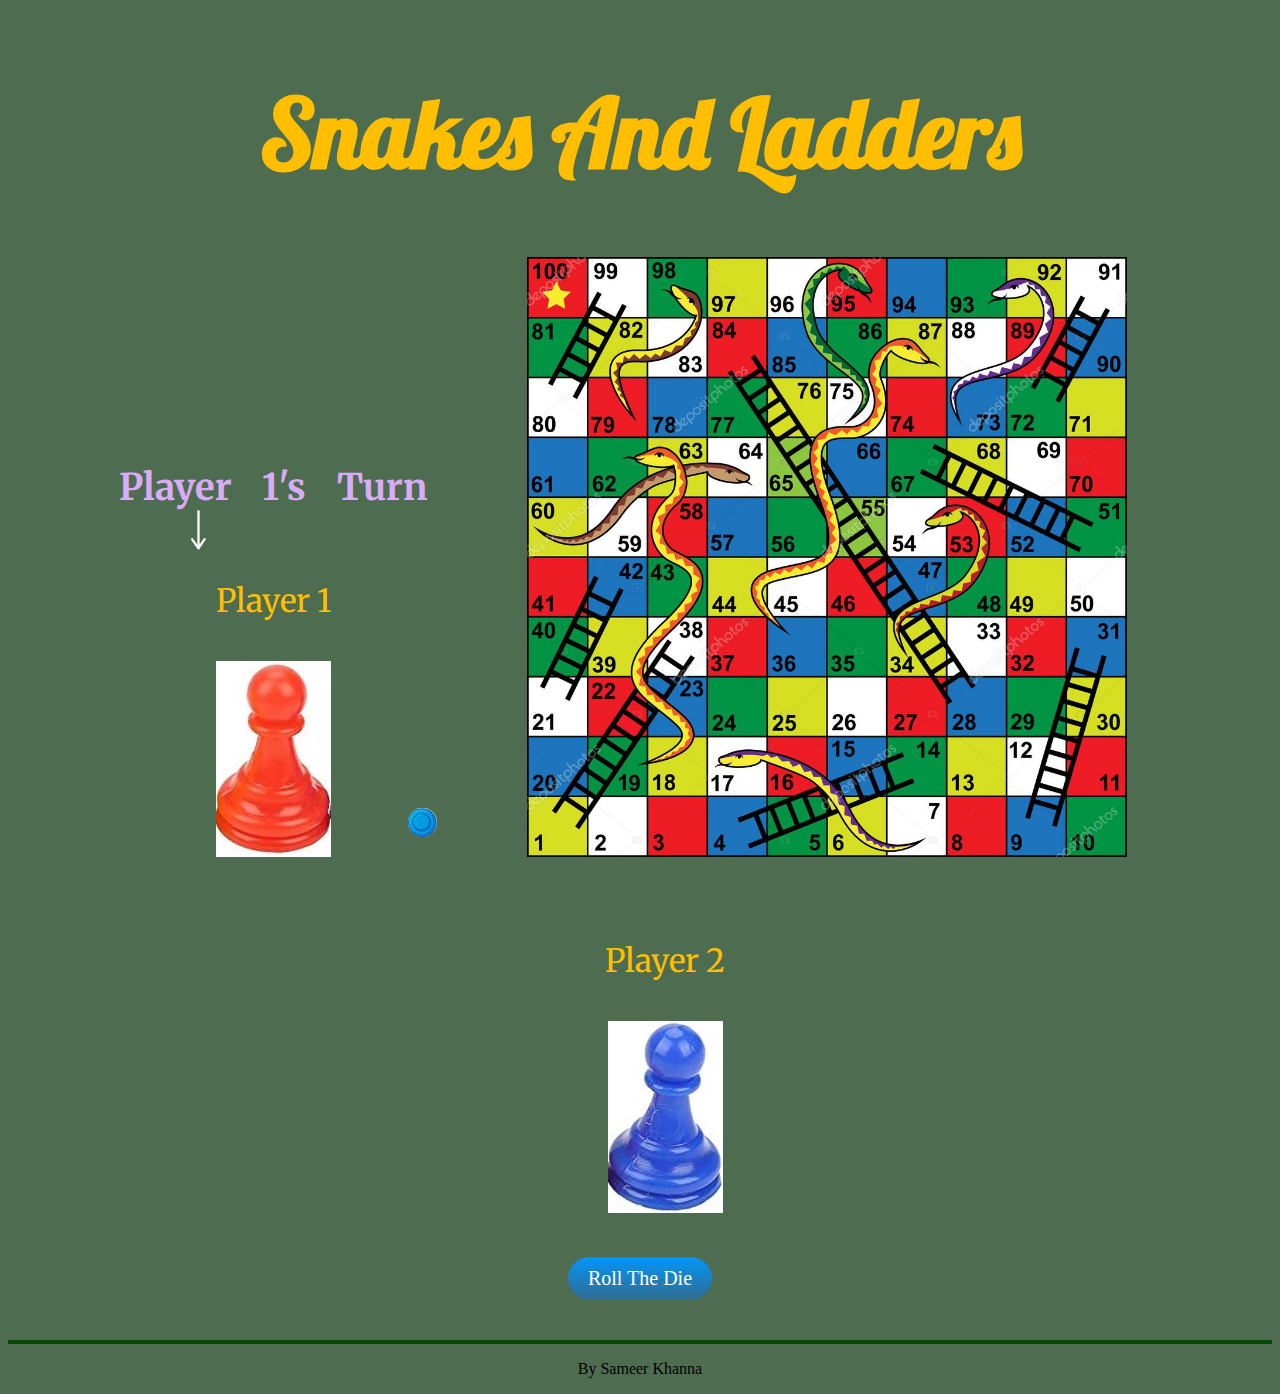
==== game.html @ 7ee82fea "Rename index.html to game.html" ====
<!DOCTYPE html>
<html lang="en">

<head>
    <meta charset="UTF-8">
    <title>Snakes & Ladders</title>
    <link rel="stylesheet" href="style.css">
    <link rel="icon" href="Images/favicon.jpg">
    <link rel="preconnect" href="https://fonts.googleapis.com">
    <link rel="preconnect" href="https://fonts.gstatic.com" crossorigin>
    <link href="https://fonts.googleapis.com/css2?family=Lobster&family=Merriweather&family=Sacramento&display=swap" rel="stylesheet">
</head>

<body>
    <h1>Snakes And Ladders</h1><br>
    <h1 class="win"></h1>
    <div class="player1">
        <h2 class="turn0">Player 1's Turn</h2>
        <img class="arrow1 turn0" src="Images/downarrow.webp" alt="downarrow-img">
        <p class="player" id="p1">Player 1</p><br>
        <img id="counter1" src="Images/rc.jpg" alt="red-counter">
    </div>
    <img class="redcounter" src="Images/rc-tv.jpg" alt="red-counter">
    <img class="bluecounter" src="Images/bc-tv.jpg" alt="blue-counter">
    <div class="board">
        <img class="board-img" src="Images/S$L.jpg" alt="board-img">
    </div>
    <div class="player2">
        <h2 class="turn1">Player 2's Turn</h2>
        <img class="arrow2 turn1" src="Images/downarrow.webp" alt="downarrow-img">
        <p class="player" id="p2">Player 2</p><br>
        <img id="counter2" src="Images/bc.jpg" alt="blue-counter">
    </div><br>
    <button class="btn">Roll The Die</button><hr>
    <p class="name">By Sameer Khanna</p>
    <script src="https://ajax.googleapis.com/ajax/libs/jquery/3.6.3/jquery.min.js"></script>
    <script src="index.js"></script>
</body>

</html>
---- style.css ----
body{
    background-color: #4E6C50;
    text-align: center;
    position: relative;
}
img{
    margin: 40px;
    margin-top: 0;
}
h1{
    color: #FFBF00;
    font-size: 6rem;
    display: inline-block;
    font-family: 'Lobster', cursive;
}
h2{
  font-family: 'Merriweather', serif;
  font-size: 2.3rem;
  word-spacing: 1.4rem;
  color: #D9ACF5;
}
.player{
    color: #FFBF00;
    font-size: 2rem;
    display: inline-block;
    font-family: 'Merriweather', serif;
    margin: 40px 85px;
}
div{
    display: inline-block;
}
.player1{
    text-align: center;
    margin-right: 50px;
    width: 320px;
}
.player2{
    text-align: center;
    margin-left: 50px;
    width: 325px;
}
#p1{
    margin-right: 85px;
}
#p2{
    margin-left: 85px;
}
.board-img{
    height: 37.5rem;
    width: 37.5rem;
}
.btn, .btn1{
    background: #0395f7;
    background-image: -webkit-linear-gradient(top, #0395f7, #316c91);
    background-image: -moz-linear-gradient(top, #0395f7, #316c91);
    background-image: -ms-linear-gradient(top, #0395f7, #316c91);
    background-image: -o-linear-gradient(top, #0395f7, #316c91);
    background-image: linear-gradient(to bottom, #0395f7, #316c91);
    -webkit-border-radius: 60;
    -moz-border-radius: 60;
    border-width: 0;
    border-radius: 60px;
    font-family: Georgia;
    color: #ffffff;
    font-size: 20px;
    padding: 10px 20px 10px 20px;
    text-decoration: none;
  }
  
  .btn:hover, .btn1:hover {
    background: #3cb0fd;
    background-image: -webkit-linear-gradient(top, #3cb0fd, #3498db);
    background-image: -moz-linear-gradient(top, #3cb0fd, #3498db);
    background-image: -ms-linear-gradient(top, #3cb0fd, #3498db);
    background-image: -o-linear-gradient(top, #3cb0fd, #3498db);
    background-image: linear-gradient(to bottom, #3cb0fd, #3498db);
    text-decoration: none;
  }
  .redcounter{
    position: absolute;
    top: 800px;
    left: 360px;
    border-radius: 50%;
  }
  .bluecounter{
    position: absolute;
    top: 800px;
    left: 360px;
    border-radius: 50%;
  }
  .dthrow{
    position: absolute;
    top: 400px;
    left: 600px;
  }
  .die-face{
    position: absolute;
    top: 440px;
    left: 630px;
    border-radius: 20%;
    border: solid 4px rgb(142, 3, 142);
  }
  .fw1{
    position: absolute;
    top: 250px;
    left: 100px;
  }
  .fw2{
    position: absolute;
    top: 250px;
    right: 100px;
  }
  .arrow1{
    position: absolute;
    height: 60px;
    width: 60px;
    top: 500px;
    left: 120px;
  }
  .arrow2{
    position: absolute;
    height: 60px;
    width: 60px;
    top: 500px;
    right: 120px;
  }
  #counter1{
    margin: 0 85px 40px;
  }
  #counter2{
    margin: 0 85px 40px;
  }
  .win{
    position: absolute;
    color: #13005A;
    top: 450px;
    left: 450px;
    bottom: 450px;
    right: 450px;
  }
  hr{
    background-color: rgb(4, 74, 4);
    height: 2px;
    margin-top: 40px;
    border-style: solid;
    border-width: 0.5px;
    border-color: rgb(4, 74, 4);
  }
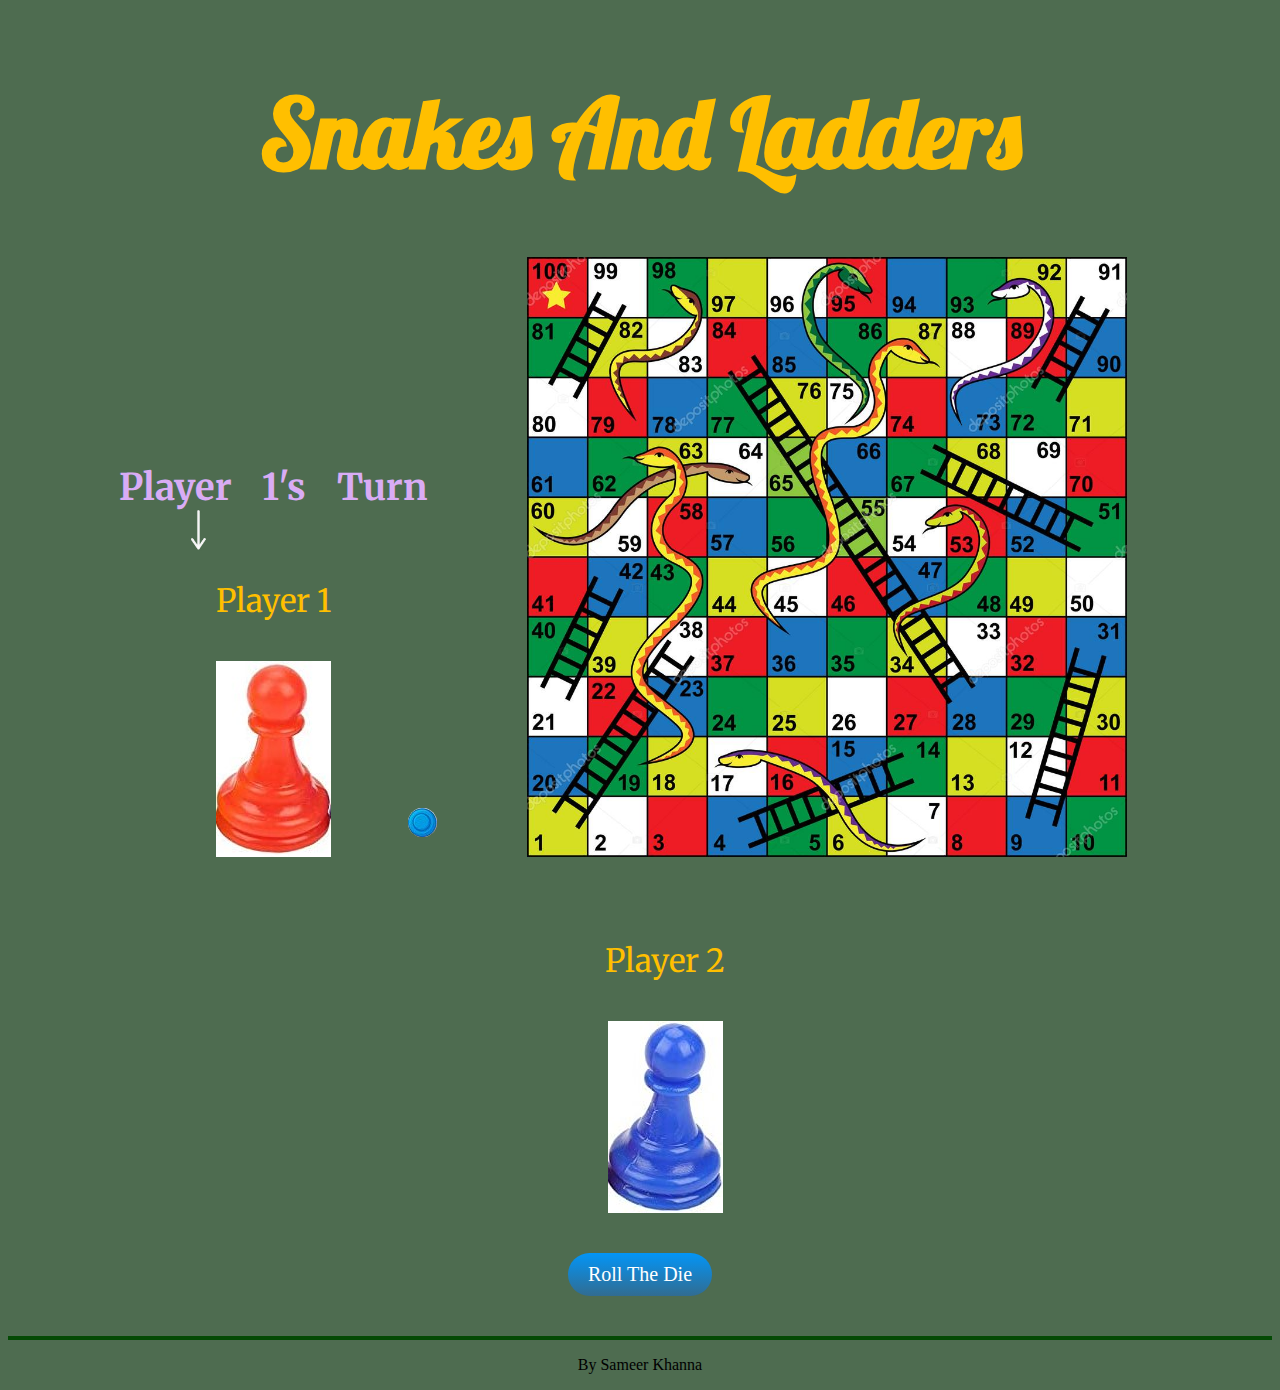
==== commit accb4289: "Update game.html" ====
--- a/game.html
+++ b/game.html
@@ -1,4 +1,3 @@
-<!DOCTYPE html>
 <html lang="en">
 
 <head>
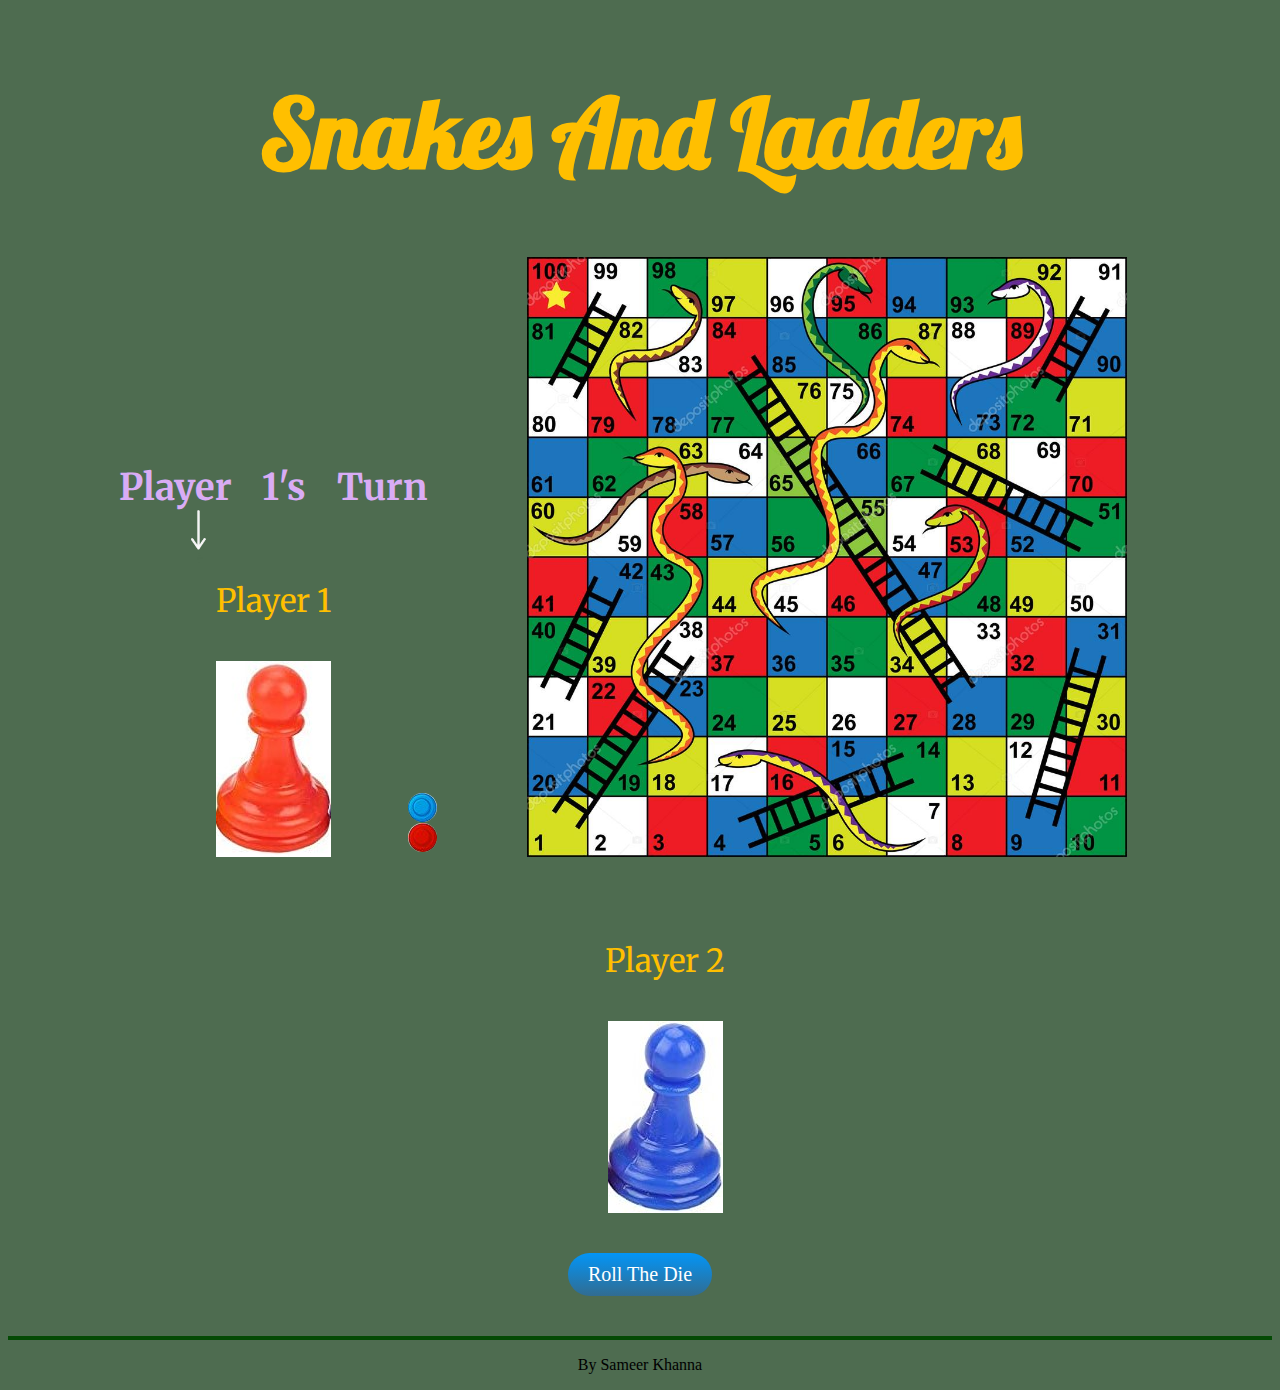
==== commit 71dfe9f4: "Update game.html" ====
--- a/game.html
+++ b/game.html
@@ -12,16 +12,16 @@
 
 <body>
     <h1>Snakes And Ladders</h1><br>
-    <h1 class="win"></h1>
     <div class="player1">
         <h2 class="turn0">Player 1's Turn</h2>
         <img class="arrow1 turn0" src="Images/downarrow.webp" alt="downarrow-img">
         <p class="player" id="p1">Player 1</p><br>
         <img id="counter1" src="Images/rc.jpg" alt="red-counter">
     </div>
-    <img class="redcounter" src="Images/rc-tv.jpg" alt="red-counter">
-    <img class="bluecounter" src="Images/bc-tv.jpg" alt="blue-counter">
     <div class="board">
+        <h1 class="win"></h1>
+        <img class="redcounter" src="Images/rc-tv.jpg" alt="red-counter">
+        <img class="bluecounter" src="Images/bc-tv.jpg" alt="blue-counter">
         <img class="board-img" src="Images/S$L.jpg" alt="board-img">
     </div>
     <div class="player2">
